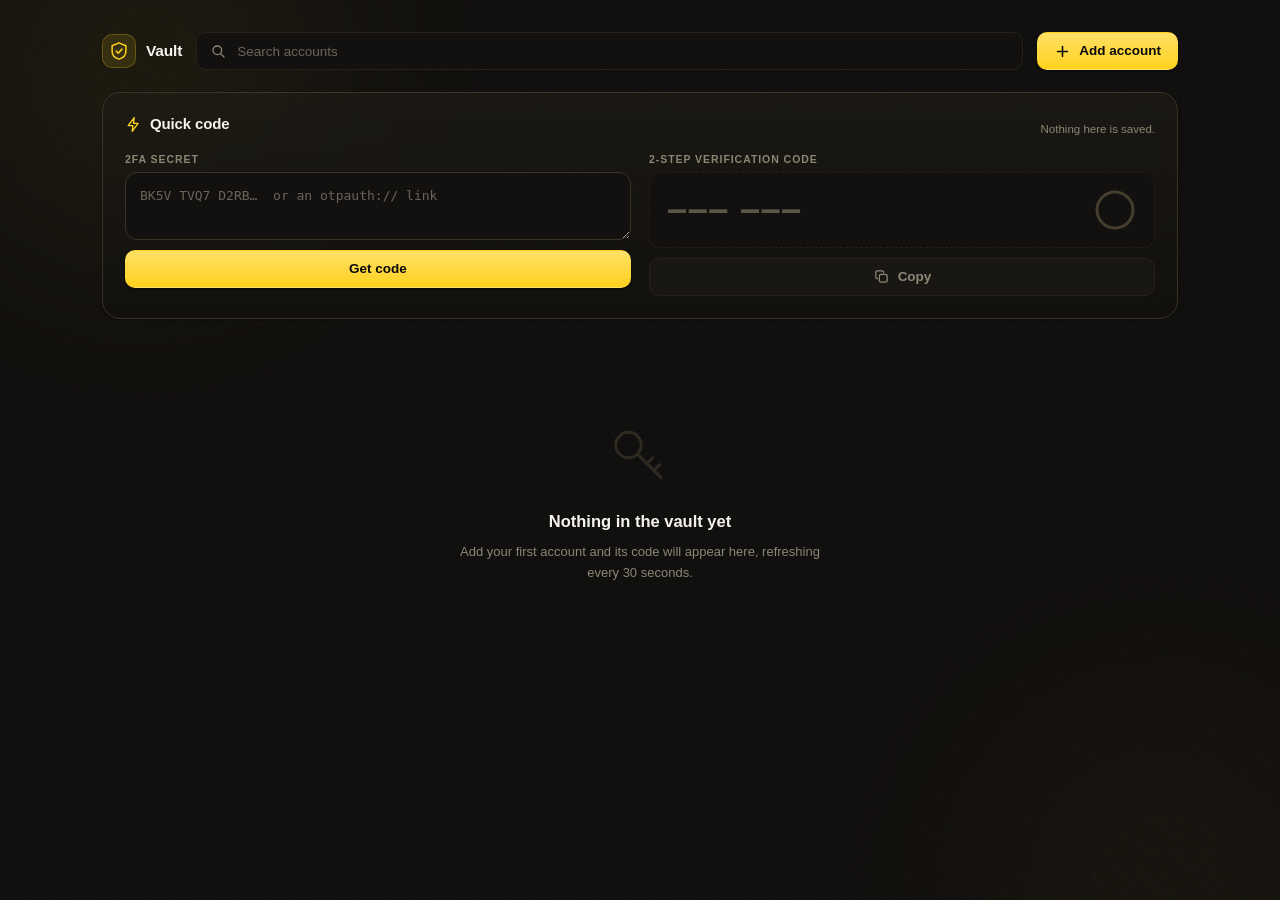
==== index.html @ 96e3ef4e "Add files via upload" ====
<!doctype html>
<html lang="en" data-theme="dark">
<head>
<meta charset="utf-8" />
<meta name="viewport" content="width=device-width, initial-scale=1, viewport-fit=cover" />
<meta name="color-scheme" content="dark" />
<meta name="referrer" content="no-referrer" />
<!-- Nothing here loads or sends anything. The CSP says so out loud so it stays
     that way: no remote scripts, no fonts, no images, and connect-src 'none'
     means a stray fetch() would be blocked by the browser, not just absent. -->
<meta http-equiv="Content-Security-Policy"
      content="default-src 'none'; script-src 'self'; style-src 'self'; img-src 'self' data:; connect-src 'none'; base-uri 'none'; form-action 'none'" />
<title>Vault — 2FA codes, offline</title>
<link rel="stylesheet" href="app.css" />
</head>
<body>

<!-- Ambient field. Two slow-drifting accent orbs and a grain wash: enough to
     stop a near-black page reading as flat, dim enough not to compete with the
     one thing on screen that is actually yellow. -->
<div class="ambient" aria-hidden="true">
  <span class="ambient__orb ambient__orb--a"></span>
  <span class="ambient__orb ambient__orb--b"></span>
  <span class="ambient__grain"></span>
</div>

<!-- ══ APP ═══════════════════════════════════════════════════════════════ -->
<div id="app" class="app">

  <header class="top">
    <div class="brand">
      <span class="brand__mark" aria-hidden="true">
        <svg viewBox="0 0 32 32" fill="none"><path d="M16 3 27 7.5v8.9c0 6.6-4.5 10.9-11 12.6C9.5 27.3 5 23 5 16.4V7.5L16 3Z" stroke="currentColor" stroke-width="2.4" stroke-linejoin="round"/><path d="m11.5 16.2 3.2 3.3 6-6.5" stroke="currentColor" stroke-width="2.4" stroke-linecap="round" stroke-linejoin="round"/></svg>
      </span>
      <span class="brand__name">Vault</span>
    </div>

    <label class="search">
      <svg viewBox="0 0 24 24" fill="none" aria-hidden="true"><circle cx="11" cy="11" r="6.5" stroke="currentColor" stroke-width="1.9"/><line x1="16" y1="16" x2="21" y2="21" stroke="currentColor" stroke-width="1.9" stroke-linecap="round"/></svg>
      <input id="search" type="search" placeholder="Search accounts" spellcheck="false" />
    </label>

    <div class="top__actions">
      <button class="btn btn--primary" id="add-open">
        <svg viewBox="0 0 24 24" fill="none" aria-hidden="true"><line x1="12" y1="5" x2="12" y2="19" stroke="currentColor" stroke-width="2.2" stroke-linecap="round"/><line x1="5" y1="12" x2="19" y2="12" stroke="currentColor" stroke-width="2.2" stroke-linecap="round"/></svg>
        <span>Add account</span>
      </button>
    </div>
  </header>

  <!-- ══ QUICK CODE ══════════════════════════════════════════════════════ -->
  <!-- On the landing page itself, not behind a button. Paste a secret, get a
       code — the one thing most people arrive here to do, reachable without
       clicking anything first. Both halves are on screen from the start so the
       shape of the flow is visible before you commit to it. -->
  <section class="qp" id="quick">
    <header class="qp__head">
      <h2 class="qp__title">
        <svg viewBox="0 0 24 24" fill="none" aria-hidden="true"><path d="M13 2.5 4.5 13.5H11l-.8 8 8.3-11H12l1-8Z" stroke="currentColor" stroke-width="1.9" stroke-linejoin="round"/></svg>
        Quick code
      </h2>
      <span class="qp__note">Nothing here is saved.</span>
    </header>

    <form id="quick-form" autocomplete="off">
      <div class="qp__grid">
        <div class="qp__col">
          <label class="field">
            <span class="field__label">2FA secret</span>
            <span class="field__wrap">
              <textarea id="q-secret" class="field__input field__input--area" rows="2" spellcheck="false"
                        placeholder="BK5V TVQ7 D2RB…  or an otpauth:// link"></textarea>
            </span>
          </label>
          <button class="btn btn--primary btn--block" id="q-submit" type="submit">Get code</button>
        </div>

        <div class="qp__col">
          <span class="field__label">2-step verification code</span>
          <div class="qout is-idle" id="q-out">
            <div class="qout__row">
              <div class="code code--big" id="q-code"></div>
              <div class="ring" id="q-ring">
                <svg viewBox="0 0 42 42">
                  <circle class="ring__track" cx="21" cy="21" r="18" fill="none" stroke-width="3"/>
                  <circle class="ring__bar" cx="21" cy="21" r="18" fill="none" stroke-width="3" stroke-dasharray="113.09733552923255" stroke-dashoffset="0"/>
                </svg>
                <span class="ring__n"></span>
              </div>
            </div>
            <!-- Width comes from a class, not a style attribute: this page's CSP
                 sets style-src 'self', which drops inline style attributes. -->
            <button type="button" class="btn btn--primary btn--block" id="q-copy" disabled>
              <svg viewBox="0 0 24 24" fill="none" aria-hidden="true"><rect x="9" y="9" width="11" height="11" rx="2.5" stroke="currentColor" stroke-width="1.8"/><path d="M15 6.5V6a2 2 0 0 0-2-2H6a2 2 0 0 0-2 2v7a2 2 0 0 0 2 2h.5" stroke="currentColor" stroke-width="1.8" stroke-linecap="round"/></svg>
              <span id="q-copy-label">Copy</span>
            </button>
          </div>
        </div>
      </div>

      <p class="err" id="q-err" role="alert" hidden></p>
    </form>
  </section>

  <h2 class="sectionhead" id="saved-head">Saved accounts</h2>
  <main class="grid" id="grid"></main>

  <div class="empty" id="empty" hidden>
    <div class="empty__art" aria-hidden="true">
      <!-- A key, not a padlock. The padlock that was here implied the app locks,
           which it no longer does — the icon was promising a screen that
           doesn't exist. -->
      <svg viewBox="0 0 64 64" fill="none"><circle cx="22" cy="26" r="11" stroke="currentColor" stroke-width="2.6"/><path d="m30 34 20 20M44 48l5-5M38 42l5-5" stroke="currentColor" stroke-width="2.6" stroke-linecap="round"/></svg>
    </div>
    <h2 id="empty-title">Nothing in the vault yet</h2>
    <p id="empty-sub">Add your first account and its code will appear here, refreshing every 30 seconds.</p>
  </div>

</div>

<!-- ══ ADD SHEET ═════════════════════════════════════════════════════════ -->
<div class="scrim" id="scrim" hidden></div>
<section class="sheet" id="sheet" hidden role="dialog" aria-modal="true" aria-labelledby="sheet-title">
  <form id="add-form" autocomplete="off">
    <header class="sheet__head">
      <h2 id="sheet-title">Add account</h2>
      <button type="button" class="btn btn--icon btn--ghost" id="add-close" aria-label="Close">
        <svg viewBox="0 0 24 24" fill="none" aria-hidden="true"><line x1="6" y1="6" x2="18" y2="18" stroke="currentColor" stroke-width="2.2" stroke-linecap="round"/><line x1="18" y1="6" x2="6" y2="18" stroke="currentColor" stroke-width="2.2" stroke-linecap="round"/></svg>
      </button>
    </header>

    <label class="field">
      <span class="field__label">Secret key or otpauth:// link</span>
      <span class="field__wrap">
        <textarea id="secret" class="field__input field__input--area" rows="2" spellcheck="false"
                  placeholder="JBSWY3DPEHPK3PXP  —  or paste the whole otpauth://totp/… link"></textarea>
      </span>
      <span class="field__hint">Spaces and lower case are fine. Pasting the link fills in the name for you.</span>
    </label>

    <div class="row">
      <label class="field">
        <span class="field__label">Service</span>
        <span class="field__wrap"><input id="issuer" class="field__input" placeholder="OpenAI" spellcheck="false" /></span>
      </label>
      <label class="field">
        <span class="field__label">Account</span>
        <span class="field__wrap"><input id="account" class="field__input" placeholder="you@example.com" spellcheck="false" /></span>
      </label>
    </div>

    <!-- Live proof the secret is right, before it is ever saved: if this shows
         a code that matches the app you are migrating from, the entry is good. -->
    <div class="preview" id="preview" data-state="idle">
      <span class="preview__label" id="preview-label">Preview</span>
      <span class="preview__code" id="preview-code">– – –  – – –</span>
    </div>

    <p class="err" id="add-err" role="alert" hidden></p>

    <footer class="sheet__foot">
      <button type="button" class="btn btn--ghost" id="add-cancel">Cancel</button>
      <button type="submit" class="btn btn--primary" id="add-save" disabled>Save to vault</button>
    </footer>
  </form>
</section>

<div class="toast" id="toast" role="status" aria-live="polite" hidden></div>

<script type="module" src="app.js"></script>
</body>
</html>
---- app.css ----
/* Vault — visual system
 *
 * Black and yellow. The rule the whole sheet follows: yellow is the only
 * chromatic thing on screen, so it always means "this is the signal" — the
 * code itself, the primary action, focus. Everything else is a warm neutral
 * ramp. Greys with a little of the accent's hue in them, not blue-leaning
 * slate, so the yellow reads as belonging to the surface rather than dropped
 * onto it.
 */

:root {
  --bg: #0a0908;
  --surface: #121110;
  --surface-2: #191714;
  --surface-3: #221f1a;
  --surface-4: #2e2a21;

  --border: #272219;
  --border-strong: #3b3427;

  --text: #f7f4ed;
  --text-dim: #bdb6a7;
  --muted: #8e8674;

  --accent: #ffd21e;
  --accent-hover: #ffe066;
  --accent-press: #e6bb00;
  --accent-soft: rgba(255, 210, 30, .12);
  --accent-mid: rgba(255, 210, 30, .24);
  --accent-ring: rgba(255, 210, 30, .38);
  --on-accent: #0a0908;

  --danger: #e0524a;
  --danger-soft: rgba(224, 82, 74, .14);

  --radius: 12px;
  --radius-lg: 18px;
  --radius-xl: 26px;

  --shadow-sm: 0 1px 2px rgba(0, 0, 0, .5);
  --shadow-md: 0 10px 30px rgba(0, 0, 0, .55);
  --shadow-pop: 0 26px 70px rgba(0, 0, 0, .7);
  --glow: 0 8px 34px rgba(255, 210, 30, .22);

  /* One easing everywhere. A single spring curve is most of why a set of
     unrelated animations reads as one product. */
  --ease: cubic-bezier(.22, 1, .36, 1);
  --ease-spring: cubic-bezier(.3, 1.4, .4, 1);

  --font: -apple-system, BlinkMacSystemFont, "Segoe UI", Roboto, "Helvetica Neue", Arial, sans-serif;
  --font-mono: ui-monospace, "SF Mono", "Cascadia Mono", "Segoe UI Mono", "Roboto Mono", Menlo, monospace;
}

* { box-sizing: border-box; }

html, body { height: 100%; }

body {
  margin: 0;
  background: var(--bg);
  color: var(--text);
  font: 400 14px/1.5 var(--font);
  -webkit-font-smoothing: antialiased;
  overflow-x: hidden;
}

/* ── Ambient field ─────────────────────────────────────────────────────── */

.ambient { position: fixed; inset: 0; z-index: 0; overflow: hidden; pointer-events: none; }

.ambient__orb {
  position: absolute;
  width: 46vmax; height: 46vmax;
  border-radius: 50%;
  filter: blur(90px);
  opacity: .5;
}
.ambient__orb--a {
  top: -18vmax; left: -12vmax;
  background: radial-gradient(circle, rgba(255, 210, 30, .16), transparent 68%);
  animation: drift-a 34s var(--ease) infinite alternate;
}
.ambient__orb--b {
  bottom: -22vmax; right: -14vmax;
  background: radial-gradient(circle, rgba(255, 160, 30, .11), transparent 68%);
  animation: drift-b 44s var(--ease) infinite alternate;
}
@keyframes drift-a { to { transform: translate3d(14vmax, 9vmax, 0) scale(1.18); } }
@keyframes drift-b { to { transform: translate3d(-12vmax, -8vmax, 0) scale(1.12); } }

/* Grain. Without it the big blurred gradients band visibly on an OLED-ish
   near-black; the noise is what breaks the banding up. */
.ambient__grain {
  position: absolute; inset: -50%;
  opacity: .16;
  background-image: url("data:image/svg+xml,%3Csvg xmlns='http://www.w3.org/2000/svg' width='120' height='120'%3E%3Cfilter id='n'%3E%3CfeTurbulence type='fractalNoise' baseFrequency='.85' numOctaves='3'/%3E%3C/filter%3E%3Crect width='120' height='120' filter='url(%23n)' opacity='.5'/%3E%3C/svg%3E");
}

/* ── Primitives ────────────────────────────────────────────────────────── */

.btn {
  position: relative;
  display: inline-flex; align-items: center; justify-content: center; gap: 8px;
  padding: 0 16px; height: 38px;
  border: 1px solid var(--border-strong);
  border-radius: 10px;
  background: var(--surface-2);
  color: var(--text);
  font: 600 13.5px/1 var(--font);
  cursor: pointer;
  overflow: hidden;
  transition: transform .18s var(--ease), background .18s var(--ease),
              border-color .18s var(--ease), box-shadow .22s var(--ease), color .18s var(--ease);
}
.btn svg { width: 17px; height: 17px; flex: none; }
.btn:hover { background: var(--surface-3); border-color: var(--accent-mid); transform: translateY(-1px); }
.btn:active { transform: translateY(0) scale(.98); }
.btn:focus-visible { outline: none; box-shadow: 0 0 0 3px var(--accent-ring); }
.btn:disabled { opacity: .4; cursor: not-allowed; transform: none; }

.btn--primary {
  background: linear-gradient(180deg, var(--accent-hover), var(--accent));
  border-color: transparent;
  color: var(--on-accent);
  box-shadow: var(--shadow-sm);
}
.btn--primary:hover:not(:disabled) {
  background: linear-gradient(180deg, #ffe887, var(--accent-hover));
  box-shadow: var(--glow);
}
.btn--primary:active:not(:disabled) { background: var(--accent-press); }

/* A disabled primary drops the fill entirely instead of fading it. Yellow at
   40% opacity over a dark surface turns muddy olive, which reads as a broken
   button rather than one that is simply not available yet. */
.btn--primary:disabled {
  opacity: 1;
  background: var(--surface-2);
  border-color: var(--border);
  color: var(--muted);
  box-shadow: none;
}

/* The sheen. A light band swept across on hover — the single cheapest thing
   that makes a flat fill read as a physical surface. */
.btn--primary::after {
  content: "";
  position: absolute; top: 0; bottom: 0; left: -60%;
  width: 45%;
  background: linear-gradient(100deg, transparent, rgba(255, 255, 255, .55), transparent);
  transform: skewX(-18deg);
  opacity: 0;
}
.btn--primary:hover:not(:disabled)::after { animation: sheen .75s var(--ease); }
@keyframes sheen {
  from { left: -60%; opacity: .9; }
  to   { left: 130%; opacity: 0; }
}

.btn--block { width: 100%; }
.btn--icon { width: 38px; padding: 0; }
.btn--ghost { background: transparent; border-color: var(--border); color: var(--text-dim); }
.btn--ghost:hover { background: var(--surface-2); color: var(--text); }

/* Fields */
.field { display: block; margin-bottom: 14px; }
.field__label {
  display: block; margin-bottom: 7px;
  font: 600 10.5px/1 var(--font);
  letter-spacing: .09em; text-transform: uppercase;
  color: var(--muted);
  transition: color .18s var(--ease);
}
.field:focus-within .field__label { color: var(--accent); }

.field__wrap {
  position: relative;
  display: flex; align-items: center;
  background: var(--surface);
  border: 1px solid var(--border-strong);
  border-radius: var(--radius);
  transition: border-color .18s var(--ease), box-shadow .22s var(--ease), background .18s var(--ease);
}
.field__wrap:hover { border-color: var(--surface-4); }
.field:focus-within .field__wrap {
  border-color: var(--accent);
  background: var(--surface-2);
  box-shadow: 0 0 0 4px var(--accent-soft);
}

.field__input {
  flex: 1; min-width: 0;
  padding: 0 14px; height: 44px;
  border: 0; background: none;
  color: var(--text);
  font: 400 14px/1 var(--font);
}
.field__input:focus { outline: none; }
.field__input::placeholder { color: #6b6558; }
.field__input--area {
  height: auto; padding: 13px 14px;
  font-family: var(--font-mono); font-size: 13px; line-height: 1.55;
  resize: vertical;
}
.field__hint { display: block; margin-top: 7px; font-size: 12px; color: var(--muted); }

.err {
  margin: 0 0 12px;
  padding: 9px 12px;
  border-radius: 9px;
  background: var(--danger-soft);
  border: 1px solid rgba(224, 82, 74, .3);
  color: #ffb4ae;
  font-size: 12.5px;
  animation: shake .4s var(--ease);
}
@keyframes shake {
  10%, 90% { transform: translateX(-2px); }
  30%, 70% { transform: translateX(3px); }
  50% { transform: translateX(-3px); }
}

@keyframes rise {
  from { opacity: 0; transform: translateY(18px) scale(.97); }
}

/* ── Quick code (on the page, not in a dialog) ─────────────────────────── */

.qp {
  margin-bottom: 26px;
  padding: 20px 22px 22px;
  background: linear-gradient(180deg, rgba(31, 28, 22, .7), rgba(18, 17, 14, .8));
  border: 1px solid var(--border-strong);
  border-radius: var(--radius-lg);
  box-shadow: var(--shadow-sm);
  backdrop-filter: blur(14px);
  animation: rise .5s var(--ease) both;
}

.qp__head { display: flex; align-items: baseline; justify-content: space-between; gap: 12px; margin-bottom: 16px; }
.qp__title {
  display: flex; align-items: center; gap: 8px;
  margin: 0;
  font-size: 15px; font-weight: 650; letter-spacing: -.01em;
}
.qp__title svg { width: 17px; height: 17px; color: var(--accent); }
.qp__note { font-size: 11.5px; color: var(--muted); }

/* Two columns on a desktop: the secret goes in on the left, the code comes out
   on the right. Both halves visible at once, and the panel stays short enough
   that the saved accounts below it are still on screen. */
.qp__grid { display: grid; grid-template-columns: 1fr 1fr; gap: 18px; align-items: start; }
@media (max-width: 720px) { .qp__grid { grid-template-columns: 1fr; gap: 14px; } }

.qp__col { min-width: 0; }
.qp__col .field { margin-bottom: 10px; }
.qp .err { margin: 14px 0 0; }

/* No top border or offset: this is a column beside the input now, not a
   section stacked under it. The rule left over from the stacked layout drew a
   stray line and pushed the code box below its own label. */
.qout { margin: 0; }

/* Waiting for a secret: present, clearly inert. */
.qout.is-idle .qout__row { border-color: var(--border); border-style: dashed; }
.qout.is-idle .code { color: #5c5648; }
.qout.is-idle .ring__bar { stroke: transparent; }
.qout__row {
  display: flex; align-items: center; justify-content: space-between; gap: 14px;
  /* 7px top matches .field__label's own margin-bottom, so the code box and the
     secret box beside it start on the same line. */
  margin: 7px 0 10px; padding: 16px 18px;
  background: var(--surface);
  border: 1px solid var(--accent-mid);
  border-radius: var(--radius);
}
.code--big { font-size: 34px; }

/* Same warning the cards give in their last five seconds. */
.qout.is-expiring .qout__row { border-color: rgba(224, 82, 74, .4); }
.qout.is-expiring .ring__bar { stroke: var(--danger); }
.qout.is-expiring .ring__n { color: var(--danger); }
.qout.is-expiring .ring { animation: pulse 1s ease-in-out infinite; }

/* ── App shell ─────────────────────────────────────────────────────────── */

.app { position: relative; z-index: 1; max-width: 1120px; margin: 0 auto; padding: 22px 22px 80px; }

.sectionhead {
  margin: 0 0 12px;
  font: 600 10.5px/1 var(--font);
  letter-spacing: .09em; text-transform: uppercase;
  color: var(--muted);
}
.sectionhead[hidden] { display: none; }

.top {
  display: flex; align-items: center; gap: 14px;
  padding: 10px 0 22px;
  animation: rise .5s var(--ease) both;
}

.brand { display: flex; align-items: center; gap: 10px; flex: none; }
.brand__mark { display: grid; place-items: center; width: 34px; height: 34px; border-radius: 10px; background: var(--accent-soft); border: 1px solid var(--accent-mid); color: var(--accent); }
.brand__mark svg { width: 20px; height: 20px; }
.brand__name { font-size: 15.5px; font-weight: 650; letter-spacing: -.01em; }

.search {
  flex: 1; min-width: 0;
  display: flex; align-items: center; gap: 9px;
  height: 38px; padding: 0 13px;
  background: var(--surface);
  border: 1px solid var(--border);
  border-radius: 10px;
  color: var(--muted);
  transition: border-color .18s var(--ease), box-shadow .22s var(--ease), background .18s var(--ease);
}
.search:focus-within { border-color: var(--accent); background: var(--surface-2); box-shadow: 0 0 0 4px var(--accent-soft); color: var(--accent); }
.search svg { width: 16px; height: 16px; flex: none; }
.search input {
  flex: 1; min-width: 0;
  border: 0; background: none; color: var(--text);
  font: 400 13.5px/1 var(--font);
}
.search input:focus { outline: none; }
.search input::placeholder { color: #6b6558; }
.search input::-webkit-search-cancel-button { -webkit-appearance: none; }

.top__actions { display: flex; gap: 8px; flex: none; }

/* On a phone all four things cannot share one row: the search box got squeezed
   to about six characters wide. Brand and buttons keep the top row; search
   takes the full width of its own row underneath. */
@media (max-width: 620px) {
  .top { flex-wrap: wrap; }
  .brand { flex: 1; }
  .search { order: 3; flex-basis: 100%; height: 40px; }
  /* Scoped to the header only — the Unlock, Get code and Copy buttons all keep
     their labels, which are the whole point of those buttons. */
  .top__actions .btn span { display: none; }   /* "Add account" becomes just the + */
  .top__actions .btn { width: 38px; padding: 0; }
}

/* ── Cards ─────────────────────────────────────────────────────────────── */

.grid {
  display: grid;
  grid-template-columns: repeat(auto-fill, minmax(292px, 1fr));
  gap: 14px;
}

.card {
  position: relative;
  padding: 16px 18px 14px;
  background: linear-gradient(180deg, rgba(29, 26, 21, .72), rgba(17, 16, 14, .82));
  border: 1px solid var(--border-strong);
  border-radius: var(--radius-lg);
  box-shadow: var(--shadow-sm);
  cursor: pointer;
  overflow: hidden;
  backdrop-filter: blur(14px);
  transition: transform .25s var(--ease), border-color .25s var(--ease), box-shadow .3s var(--ease);
  /* Staggered entrance, --i set per card in JS. */
  animation: card-in .5s var(--ease) both;
  animation-delay: calc(var(--i, 0) * 45ms);
}
@keyframes card-in { from { opacity: 0; transform: translateY(14px) scale(.98); } }

.card:hover { transform: translateY(-3px); border-color: var(--accent-mid); box-shadow: var(--shadow-md); }
.card:active { transform: translateY(-1px) scale(.995); }
.card:focus-visible { outline: none; border-color: var(--accent); box-shadow: 0 0 0 3px var(--accent-ring); }

/* A soft light that tracks the cursor — --mx/--my are written by JS on
   pointermove. Makes the card feel lit rather than merely highlighted. */
.card::before {
  content: "";
  position: absolute; inset: 0;
  background: radial-gradient(340px circle at var(--mx, 50%) var(--my, 0%), rgba(255, 210, 30, .1), transparent 62%);
  opacity: 0;
  transition: opacity .3s var(--ease);
  pointer-events: none;
}
.card:hover::before { opacity: 1; }

.card__head { display: flex; align-items: center; gap: 11px; margin-bottom: 15px; }

.card__mono {
  display: grid; place-items: center;
  width: 34px; height: 34px; flex: none;
  border-radius: 10px;
  background: var(--surface-3);
  border: 1px solid var(--border-strong);
  font: 700 12.5px/1 var(--font);
  color: var(--accent);
  letter-spacing: .02em;
}

.card__id { flex: 1; min-width: 0; }
.card__issuer {
  display: block;
  font-size: 13.5px; font-weight: 600;
  white-space: nowrap; overflow: hidden; text-overflow: ellipsis;
}
.card__acct {
  display: block;
  font-size: 11.5px; color: var(--muted);
  white-space: nowrap; overflow: hidden; text-overflow: ellipsis;
}

.card__del {
  display: grid; place-items: center;
  width: 28px; height: 28px; flex: none;
  border: 0; border-radius: 8px;
  background: none; color: var(--muted);
  cursor: pointer;
  opacity: 0;
  transition: opacity .2s var(--ease), background .2s var(--ease), color .2s var(--ease);
}
.card__del svg { width: 15px; height: 15px; }
.card:hover .card__del, .card__del:focus-visible { opacity: 1; }
.card__del:hover { background: var(--danger-soft); color: var(--danger); }
.card__del.is-arm { opacity: 1; background: var(--danger); color: #fff; width: auto; padding: 0 10px; font: 600 11px/1 var(--font); }

.card__body { display: flex; align-items: center; justify-content: space-between; gap: 14px; }

/* The code. Tabular figures and a fixed per-digit width, because a 6-digit
   number that reflows as it changes is the difference between "a readout" and
   "text that happens to be numeric". */
.code {
  display: flex; align-items: baseline; gap: 2px;
  font: 600 30px/1 var(--font-mono);
  letter-spacing: .01em;
  font-variant-numeric: tabular-nums;
  color: var(--text);
  transition: color .3s var(--ease);
}
.code__d {
  display: inline-block;
  width: .62em; text-align: center;
}
.code__gap { width: .3em; }
/* Each digit rolls independently, staggered left-to-right, so a code change
   sweeps across instead of blinking all at once. */
.code__d.is-roll { animation: roll .42s var(--ease); }
@keyframes roll {
  0%   { transform: translateY(-.42em); opacity: 0; filter: blur(3px); }
  60%  { filter: blur(0); }
  100% { transform: none; opacity: 1; }
}
/* The code itself does NOT change colour when the window is nearly up. It was
   yellow here, but yellow is this page's "normal, good" accent everywhere
   else, so it did not read as a warning — and it fought the red ring beside
   it. One warning colour, in one place: the ring. The digits stay maximally
   readable, which is what you actually need in the last two seconds. */

/* Countdown ring */
.ring { position: relative; width: 42px; height: 42px; flex: none; }
.ring svg { width: 42px; height: 42px; transform: rotate(-90deg); }
/* The track has to stay clearly visible. The bar depletes as the window runs
   out, so in the last seconds it is a stub — against an invisible track that
   reads as a rendering glitch rather than "nearly expired". */
.ring__track { stroke: #453d2e; }
.ring__bar {
  stroke: var(--accent);
  stroke-linecap: round;
  transition: stroke .3s var(--ease);
}
.card.is-expiring .ring__bar { stroke: var(--danger); }
.ring__n {
  position: absolute; inset: 0;
  display: grid; place-items: center;
  font: 600 12px/1 var(--font-mono);
  font-variant-numeric: tabular-nums;
  color: var(--text-dim);
  transition: color .3s var(--ease);
}
.card.is-expiring .ring__n { color: var(--danger); }
.card.is-expiring .ring { animation: pulse 1s ease-in-out infinite; }
@keyframes pulse { 50% { transform: scale(1.07); } }

.card__foot {
  margin-top: 12px; padding-top: 10px;
  border-top: 1px solid var(--border);
  font-size: 11px; color: var(--muted);
  display: flex; align-items: center; gap: 6px;
  transition: color .2s var(--ease);
}
.card:hover .card__foot { color: var(--text-dim); }
.card__foot svg { width: 13px; height: 13px; }

/* Copy confirmation: the whole card flashes accent once and the footer swaps
   to a tick. Feedback at the size of the thing you clicked. */
.card.is-copied { border-color: var(--accent); box-shadow: var(--glow); }
.card.is-copied .card__foot { color: var(--accent); }
.card.is-copied::after {
  content: "";
  position: absolute; inset: 0;
  background: var(--accent-soft);
  animation: flash .6s var(--ease) forwards;
  pointer-events: none;
}
@keyframes flash { to { opacity: 0; } }

/* ── Empty state ───────────────────────────────────────────────────────── */

.empty { padding: 70px 20px; text-align: center; animation: rise .5s var(--ease) both; }
.empty[hidden] { display: none; }
.empty__art { width: 74px; height: 74px; margin: 0 auto 20px; color: var(--surface-4); }
.empty__art svg { width: 100%; height: 100%; }
.empty h2 { margin: 0 0 8px; font-size: 16.5px; font-weight: 620; }
.empty p { margin: 0 auto; max-width: 380px; font-size: 13px; color: var(--muted); line-height: 1.6; }

/* ── Sheet ─────────────────────────────────────────────────────────────── */

.scrim {
  position: fixed; inset: 0; z-index: 40;
  background: rgba(6, 5, 4, .68);
  backdrop-filter: blur(4px);
  animation: fade .25s var(--ease) both;
}
.scrim[hidden] { display: none; }
@keyframes fade { from { opacity: 0; } }

.sheet {
  position: fixed; z-index: 41;
  left: 50%; top: 50%;
  width: min(520px, calc(100vw - 32px));
  max-height: calc(100dvh - 48px);
  overflow-y: auto;
  padding: 24px;
  background: linear-gradient(180deg, rgba(32, 29, 23, .96), rgba(18, 17, 15, .98));
  border: 1px solid var(--border-strong);
  border-radius: var(--radius-xl);
  box-shadow: var(--shadow-pop), inset 0 1px 0 rgba(255, 255, 255, .06);
  backdrop-filter: blur(24px);
  transform: translate(-50%, -50%);
  animation: sheet-in .42s var(--ease-spring) both;
}
.sheet[hidden] { display: none; }
@keyframes sheet-in {
  from { opacity: 0; transform: translate(-50%, calc(-50% + 22px)) scale(.95); }
}

.sheet__head { display: flex; align-items: center; justify-content: space-between; margin-bottom: 20px; }
.sheet__head h2 { margin: 0; font-size: 17px; font-weight: 650; letter-spacing: -.01em; }
.sheet__foot { display: flex; justify-content: flex-end; gap: 9px; margin-top: 20px; }

.row { display: grid; grid-template-columns: 1fr 1fr; gap: 12px; }
@media (max-width: 480px) { .row { grid-template-columns: 1fr; } }

.preview {
  display: flex; align-items: center; justify-content: space-between; gap: 12px;
  margin: 4px 0 14px; padding: 14px 16px;
  border: 1px dashed var(--border-strong);
  border-radius: var(--radius);
  background: var(--surface);
  transition: border-color .25s var(--ease), background .25s var(--ease);
}
.preview[data-state="ok"] { border-style: solid; border-color: var(--accent-mid); background: var(--accent-soft); }
.preview[data-state="bad"] { border-style: solid; border-color: rgba(224, 82, 74, .34); background: var(--danger-soft); }
.preview__label { font: 600 10.5px/1 var(--font); letter-spacing: .09em; text-transform: uppercase; color: var(--muted); }
.preview[data-state="ok"] .preview__label { color: var(--accent); }
.preview__code {
  font: 600 22px/1 var(--font-mono);
  font-variant-numeric: tabular-nums;
  letter-spacing: .06em;
  color: var(--muted);
}
.preview[data-state="ok"] .preview__code { color: var(--text); }

/* ── Toast ─────────────────────────────────────────────────────────────── */

.toast {
  position: fixed; z-index: 60;
  left: 50%; bottom: 30px;
  display: flex; align-items: center; gap: 9px;
  padding: 11px 18px;
  background: var(--surface-3);
  border: 1px solid var(--accent-mid);
  border-radius: 999px;
  box-shadow: var(--shadow-pop);
  font-size: 13px; font-weight: 550;
  transform: translateX(-50%);
  animation: toast-in .38s var(--ease-spring) both;
}
.toast[hidden] { display: none; }
.toast svg { width: 16px; height: 16px; color: var(--accent); }
@keyframes toast-in { from { opacity: 0; transform: translate(-50%, 16px) scale(.92); } }
.toast.is-out { animation: toast-out .25s var(--ease) forwards; }
@keyframes toast-out { to { opacity: 0; transform: translate(-50%, 10px) scale(.96); } }

/* ── Motion preference ─────────────────────────────────────────────────── */
/* Movement here is decorative — the countdown ring and the code text carry
   every piece of real information on their own. So it all goes. */
@media (prefers-reduced-motion: reduce) {
  *, *::before, *::after {
    animation-duration: .01ms !important;
    animation-iteration-count: 1 !important;
    transition-duration: .01ms !important;
  }
  .card:hover { transform: none; }
}
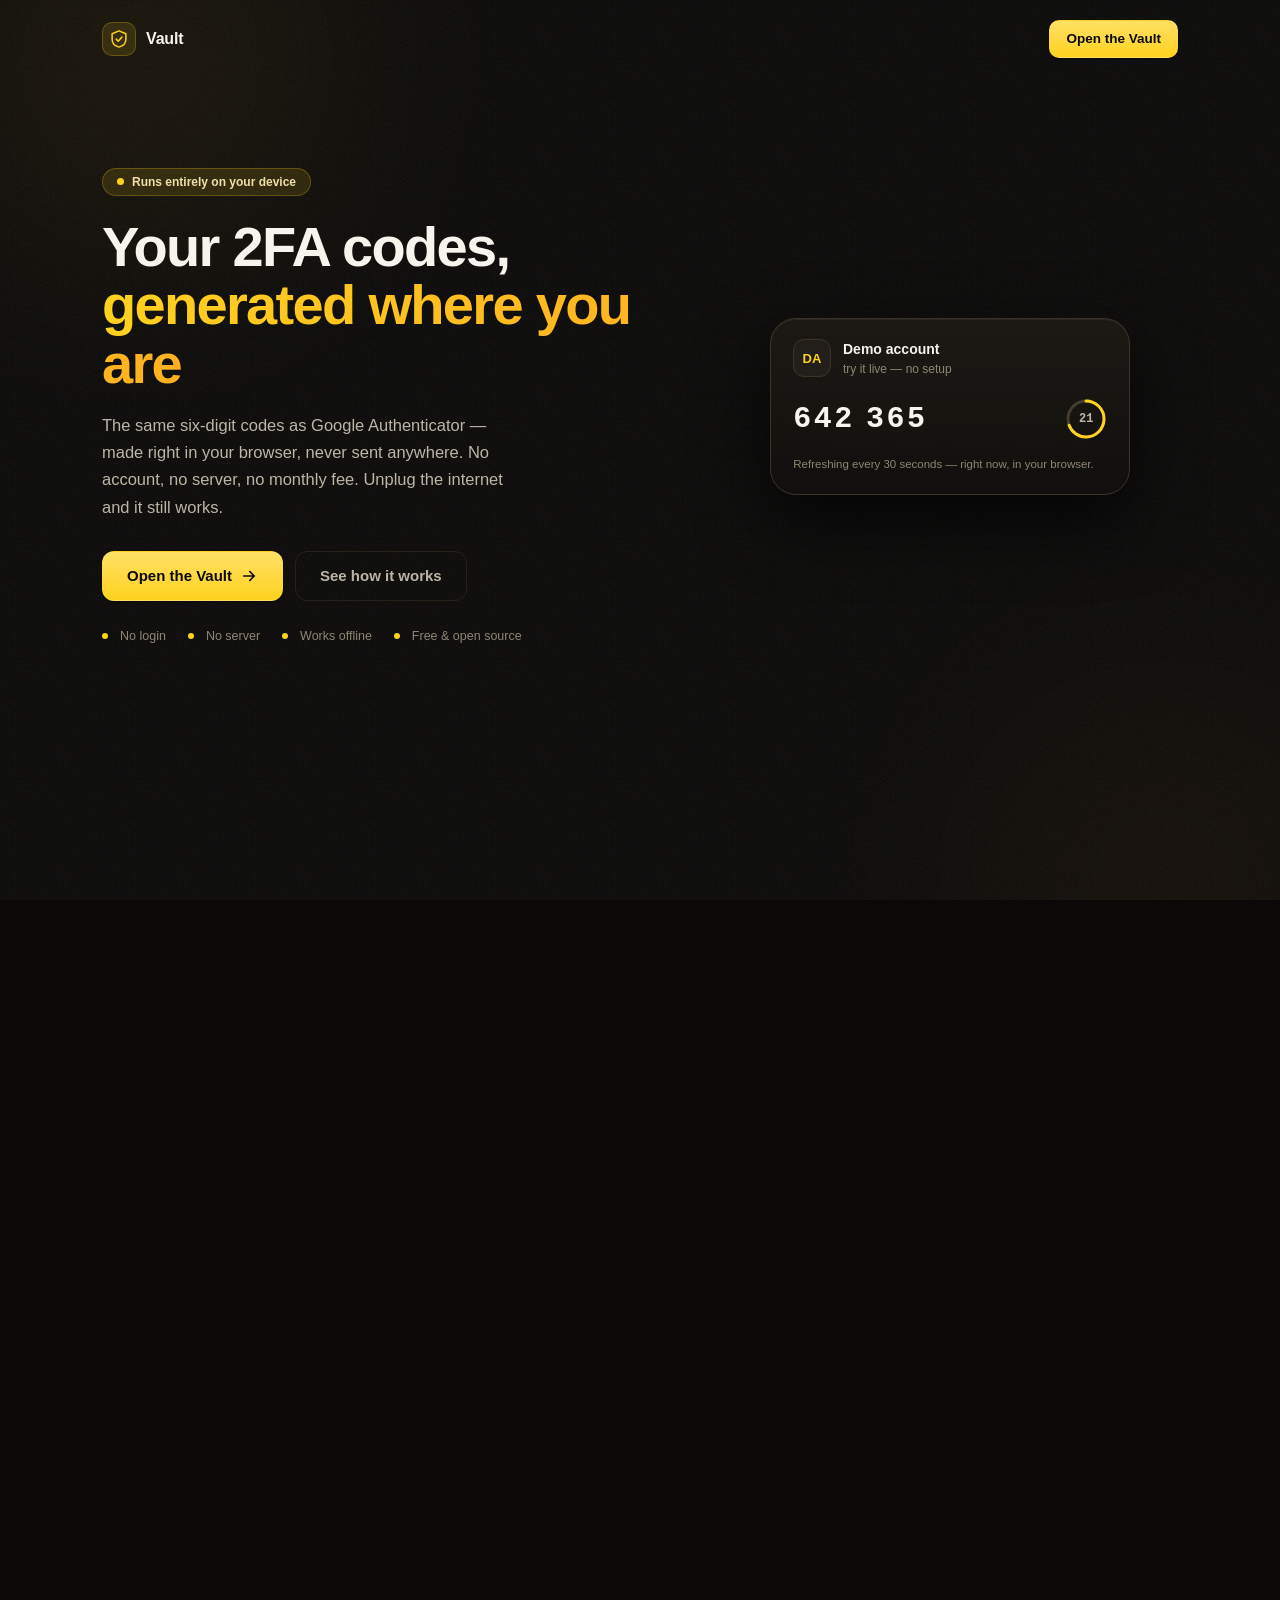
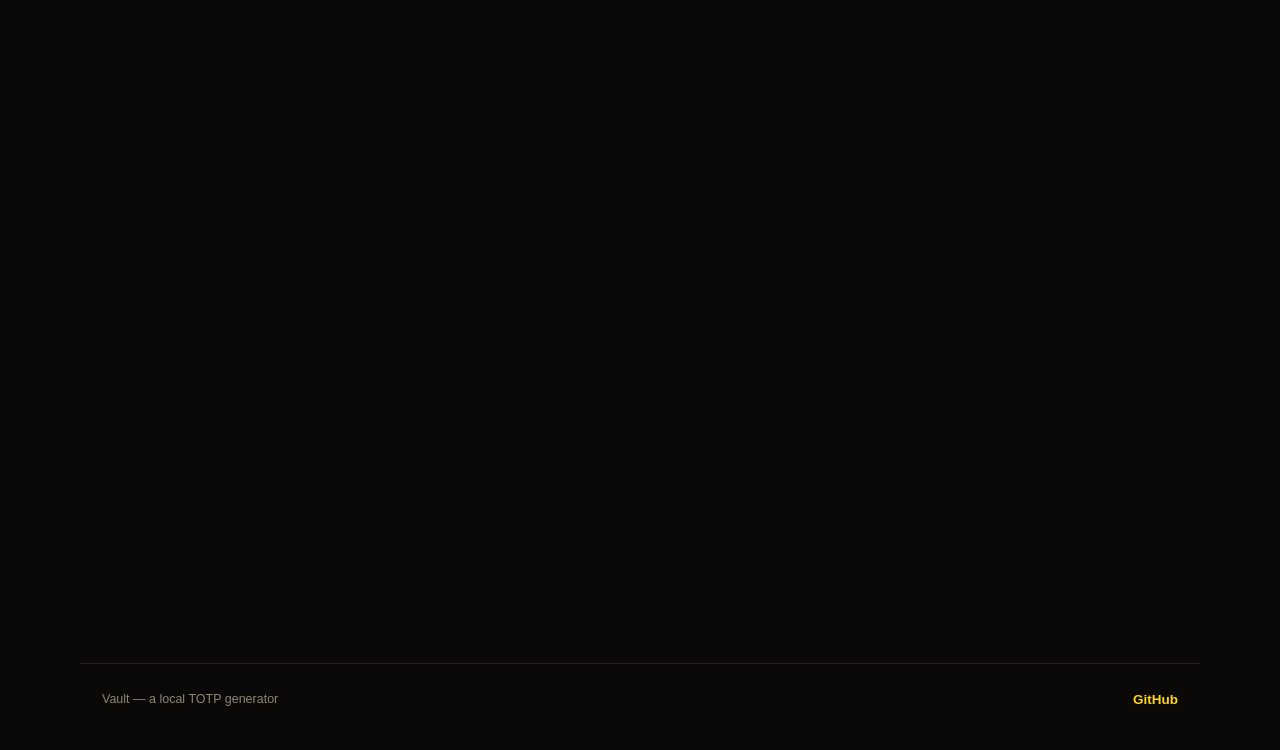
==== commit 2c4a3809: "Add files via upload" ====
--- a/index.html
+++ b/index.html
@@ -5,168 +5,176 @@
 <meta name="viewport" content="width=device-width, initial-scale=1, viewport-fit=cover" />
 <meta name="color-scheme" content="dark" />
 <meta name="referrer" content="no-referrer" />
-<!-- Nothing here loads or sends anything. The CSP says so out loud so it stays
-     that way: no remote scripts, no fonts, no images, and connect-src 'none'
-     means a stray fetch() would be blocked by the browser, not just absent. -->
+<!-- Same promise as the app: nothing loads or sends anything. The live demo in
+     the hero runs the real engine locally, so connect-src can stay 'none' —
+     the page proves its own pitch. -->
 <meta http-equiv="Content-Security-Policy"
       content="default-src 'none'; script-src 'self'; style-src 'self'; img-src 'self' data:; connect-src 'none'; base-uri 'none'; form-action 'none'" />
-<title>Vault — 2FA codes, offline</title>
+<title>Vault — 2FA codes that never leave your device</title>
 <link rel="stylesheet" href="app.css" />
+<link rel="stylesheet" href="landing.css" />
 </head>
 <body>
 
-<!-- Ambient field. Two slow-drifting accent orbs and a grain wash: enough to
-     stop a near-black page reading as flat, dim enough not to compete with the
-     one thing on screen that is actually yellow. -->
 <div class="ambient" aria-hidden="true">
   <span class="ambient__orb ambient__orb--a"></span>
   <span class="ambient__orb ambient__orb--b"></span>
   <span class="ambient__grain"></span>
 </div>
 
-<!-- ══ APP ═══════════════════════════════════════════════════════════════ -->
-<div id="app" class="app">
+<!-- ══ NAV ═══════════════════════════════════════════════════════════════ -->
+<nav class="nav">
+  <div class="nav__brand">
+    <span class="brand__mark" aria-hidden="true">
+      <svg viewBox="0 0 32 32" fill="none"><path d="M16 3 27 7.5v8.9c0 6.6-4.5 10.9-11 12.6C9.5 27.3 5 23 5 16.4V7.5L16 3Z" stroke="currentColor" stroke-width="2.4" stroke-linejoin="round"/><path d="m11.5 16.2 3.2 3.3 6-6.5" stroke="currentColor" stroke-width="2.4" stroke-linecap="round" stroke-linejoin="round"/></svg>
+    </span>
+    <span class="brand__name">Vault</span>
+  </div>
+  <a class="btn btn--primary" href="app.html">Open the Vault</a>
+</nav>
 
-  <header class="top">
-    <div class="brand">
-      <span class="brand__mark" aria-hidden="true">
-        <svg viewBox="0 0 32 32" fill="none"><path d="M16 3 27 7.5v8.9c0 6.6-4.5 10.9-11 12.6C9.5 27.3 5 23 5 16.4V7.5L16 3Z" stroke="currentColor" stroke-width="2.4" stroke-linejoin="round"/><path d="m11.5 16.2 3.2 3.3 6-6.5" stroke="currentColor" stroke-width="2.4" stroke-linecap="round" stroke-linejoin="round"/></svg>
-      </span>
-      <span class="brand__name">Vault</span>
+<!-- ══ HERO ══════════════════════════════════════════════════════════════ -->
+<header class="hero">
+  <div class="hero__copy reveal">
+    <span class="pill">
+      <i class="pill__dot"></i> Runs entirely on your device
+    </span>
+    <h1 class="hero__title">
+      Your 2FA codes,<br><span class="hl">generated where you are</span>
+    </h1>
+    <p class="hero__sub">
+      The same six-digit codes as Google Authenticator — made right in your
+      browser, never sent anywhere. No account, no server, no monthly fee.
+      Unplug the internet and it still works.
+    </p>
+    <div class="hero__cta">
+      <a class="btn btn--primary btn--hero" href="app.html">
+        Open the Vault
+        <svg viewBox="0 0 24 24" fill="none" aria-hidden="true"><path d="M5 12h14M13 6l6 6-6 6" stroke="currentColor" stroke-width="2.2" stroke-linecap="round" stroke-linejoin="round"/></svg>
+      </a>
+      <a class="btn btn--ghost btn--hero" href="#how">See how it works</a>
     </div>
+    <ul class="hero__trust">
+      <li>No login</li><li>No server</li><li>Works offline</li><li>Free &amp; open source</li>
+    </ul>
+  </div>
 
-    <label class="search">
-      <svg viewBox="0 0 24 24" fill="none" aria-hidden="true"><circle cx="11" cy="11" r="6.5" stroke="currentColor" stroke-width="1.9"/><line x1="16" y1="16" x2="21" y2="21" stroke="currentColor" stroke-width="1.9" stroke-linecap="round"/></svg>
-      <input id="search" type="search" placeholder="Search accounts" spellcheck="false" />
-    </label>
-
-    <div class="top__actions">
-      <button class="btn btn--primary" id="add-open">
-        <svg viewBox="0 0 24 24" fill="none" aria-hidden="true"><line x1="12" y1="5" x2="12" y2="19" stroke="currentColor" stroke-width="2.2" stroke-linecap="round"/><line x1="5" y1="12" x2="19" y2="12" stroke="currentColor" stroke-width="2.2" stroke-linecap="round"/></svg>
-        <span>Add account</span>
-      </button>
-    </div>
-  </header>
-
-  <!-- ══ QUICK CODE ══════════════════════════════════════════════════════ -->
-  <!-- On the landing page itself, not behind a button. Paste a secret, get a
-       code — the one thing most people arrive here to do, reachable without
-       clicking anything first. Both halves are on screen from the start so the
-       shape of the flow is visible before you commit to it. -->
-  <section class="qp" id="quick">
-    <header class="qp__head">
-      <h2 class="qp__title">
-        <svg viewBox="0 0 24 24" fill="none" aria-hidden="true"><path d="M13 2.5 4.5 13.5H11l-.8 8 8.3-11H12l1-8Z" stroke="currentColor" stroke-width="1.9" stroke-linejoin="round"/></svg>
-        Quick code
-      </h2>
-      <span class="qp__note">Nothing here is saved.</span>
-    </header>
-
-    <form id="quick-form" autocomplete="off">
-      <div class="qp__grid">
-        <div class="qp__col">
-          <label class="field">
-            <span class="field__label">2FA secret</span>
-            <span class="field__wrap">
-              <textarea id="q-secret" class="field__input field__input--area" rows="2" spellcheck="false"
-                        placeholder="BK5V TVQ7 D2RB…  or an otpauth:// link"></textarea>
-            </span>
-          </label>
-          <button class="btn btn--primary btn--block" id="q-submit" type="submit">Get code</button>
-        </div>
-
-        <div class="qp__col">
-          <span class="field__label">2-step verification code</span>
-          <div class="qout is-idle" id="q-out">
-            <div class="qout__row">
-              <div class="code code--big" id="q-code"></div>
-              <div class="ring" id="q-ring">
-                <svg viewBox="0 0 42 42">
-                  <circle class="ring__track" cx="21" cy="21" r="18" fill="none" stroke-width="3"/>
-                  <circle class="ring__bar" cx="21" cy="21" r="18" fill="none" stroke-width="3" stroke-dasharray="113.09733552923255" stroke-dashoffset="0"/>
-                </svg>
-                <span class="ring__n"></span>
-              </div>
-            </div>
-            <!-- Width comes from a class, not a style attribute: this page's CSP
-                 sets style-src 'self', which drops inline style attributes. -->
-            <button type="button" class="btn btn--primary btn--block" id="q-copy" disabled>
-              <svg viewBox="0 0 24 24" fill="none" aria-hidden="true"><rect x="9" y="9" width="11" height="11" rx="2.5" stroke="currentColor" stroke-width="1.8"/><path d="M15 6.5V6a2 2 0 0 0-2-2H6a2 2 0 0 0-2 2v7a2 2 0 0 0 2 2h.5" stroke="currentColor" stroke-width="1.8" stroke-linecap="round"/></svg>
-              <span id="q-copy-label">Copy</span>
-            </button>
-          </div>
+  <!-- Live demo. A real rotating code from the public RFC test secret, so the
+       hero is the product working, not a picture of it. -->
+  <div class="hero__demo reveal" style="--d:120ms">
+    <div class="demo">
+      <div class="demo__head">
+        <span class="demo__mono">DA</span>
+        <div>
+          <span class="demo__issuer">Demo account</span>
+          <span class="demo__acct">try it live — no setup</span>
         </div>
       </div>
+      <div class="demo__body">
+        <div class="code code--big" id="demo-code"></div>
+        <div class="ring" id="demo-ring">
+          <svg viewBox="0 0 42 42">
+            <circle class="ring__track" cx="21" cy="21" r="18" fill="none" stroke-width="3"/>
+            <circle class="ring__bar" cx="21" cy="21" r="18" fill="none" stroke-width="3" stroke-dasharray="113.09733552923255" stroke-dashoffset="0"/>
+          </svg>
+          <span class="ring__n"></span>
+        </div>
+      </div>
+      <p class="demo__foot">Refreshing every 30 seconds — right now, in your browser.</p>
+    </div>
+  </div>
+</header>
 
-      <p class="err" id="q-err" role="alert" hidden></p>
-    </form>
-  </section>
-
-  <h2 class="sectionhead" id="saved-head">Saved accounts</h2>
-  <main class="grid" id="grid"></main>
-
-  <div class="empty" id="empty" hidden>
-    <div class="empty__art" aria-hidden="true">
-      <!-- A key, not a padlock. The padlock that was here implied the app locks,
-           which it no longer does — the icon was promising a screen that
-           doesn't exist. -->
-      <svg viewBox="0 0 64 64" fill="none"><circle cx="22" cy="26" r="11" stroke="currentColor" stroke-width="2.6"/><path d="m30 34 20 20M44 48l5-5M38 42l5-5" stroke="currentColor" stroke-width="2.6" stroke-linecap="round"/></svg>
-    </div>
-    <h2 id="empty-title">Nothing in the vault yet</h2>
-    <p id="empty-sub">Add your first account and its code will appear here, refreshing every 30 seconds.</p>
+<!-- ══ FEATURES ══════════════════════════════════════════════════════════ -->
+<section class="band">
+  <div class="feat">
+    <article class="feat__card reveal">
+      <span class="feat__ic">
+        <svg viewBox="0 0 24 24" fill="none"><rect x="4" y="9" width="16" height="12" rx="3" stroke="currentColor" stroke-width="1.9"/><path d="M8 9V6.5a4 4 0 0 1 8 0V9" stroke="currentColor" stroke-width="1.9" stroke-linecap="round"/></svg>
+      </span>
+      <h3>Nothing leaves your device</h3>
+      <p>The code is built locally with the same crypto your browser uses. The page's security policy blocks network requests outright — not just absent, but forbidden.</p>
+    </article>
+    <article class="feat__card reveal" style="--d:80ms">
+      <span class="feat__ic">
+        <svg viewBox="0 0 24 24" fill="none"><path d="M12 3v18M3 12h18" stroke="currentColor" stroke-width="0" /><circle cx="12" cy="12" r="9" stroke="currentColor" stroke-width="1.9"/><path d="M4 12a8 8 0 0 1 8-8M20 12a8 8 0 0 1-8 8" stroke="currentColor" stroke-width="1.9" stroke-linecap="round"/><line x1="7" y1="4" x2="17" y2="20" stroke="currentColor" stroke-width="1.9" stroke-linecap="round"/></svg>
+      </span>
+      <h3>Works with no internet</h3>
+      <p>Codes come from a secret and the clock — nothing to fetch. Once the page has loaded, it keeps working on a plane, in a dead spot, anywhere.</p>
+    </article>
+    <article class="feat__card reveal" style="--d:160ms">
+      <span class="feat__ic">
+        <svg viewBox="0 0 24 24" fill="none"><path d="m5 13 4 4L19 7" stroke="currentColor" stroke-width="2" stroke-linecap="round" stroke-linejoin="round"/></svg>
+      </span>
+      <h3>No account, ever</h3>
+      <p>No sign-up, no licence key, no subscription. Open the link and it works. All your accounts in one screen, each refreshing on its own.</p>
+    </article>
+    <article class="feat__card reveal" style="--d:240ms">
+      <span class="feat__ic">
+        <svg viewBox="0 0 24 24" fill="none"><path d="M8 3H5a2 2 0 0 0-2 2v3M16 3h3a2 2 0 0 1 2 2v3M8 21H5a2 2 0 0 1-2-2v-3M16 21h3a2 2 0 0 0 2-2v-3" stroke="currentColor" stroke-width="1.9" stroke-linecap="round"/><rect x="8" y="8" width="8" height="8" rx="1.5" stroke="currentColor" stroke-width="1.9"/></svg>
+      </span>
+      <h3>Paste a key or a link</h3>
+      <p>Drop in the Base32 secret or the whole otpauth:// link. A live preview shows the code before you save, so you know it's right.</p>
+    </article>
   </div>
-
-</div>
-
-<!-- ══ ADD SHEET ═════════════════════════════════════════════════════════ -->
-<div class="scrim" id="scrim" hidden></div>
-<section class="sheet" id="sheet" hidden role="dialog" aria-modal="true" aria-labelledby="sheet-title">
-  <form id="add-form" autocomplete="off">
-    <header class="sheet__head">
-      <h2 id="sheet-title">Add account</h2>
-      <button type="button" class="btn btn--icon btn--ghost" id="add-close" aria-label="Close">
-        <svg viewBox="0 0 24 24" fill="none" aria-hidden="true"><line x1="6" y1="6" x2="18" y2="18" stroke="currentColor" stroke-width="2.2" stroke-linecap="round"/><line x1="18" y1="6" x2="6" y2="18" stroke="currentColor" stroke-width="2.2" stroke-linecap="round"/></svg>
-      </button>
-    </header>
-
-    <label class="field">
-      <span class="field__label">Secret key or otpauth:// link</span>
-      <span class="field__wrap">
-        <textarea id="secret" class="field__input field__input--area" rows="2" spellcheck="false"
-                  placeholder="JBSWY3DPEHPK3PXP  —  or paste the whole otpauth://totp/… link"></textarea>
-      </span>
-      <span class="field__hint">Spaces and lower case are fine. Pasting the link fills in the name for you.</span>
-    </label>
-
-    <div class="row">
-      <label class="field">
-        <span class="field__label">Service</span>
-        <span class="field__wrap"><input id="issuer" class="field__input" placeholder="OpenAI" spellcheck="false" /></span>
-      </label>
-      <label class="field">
-        <span class="field__label">Account</span>
-        <span class="field__wrap"><input id="account" class="field__input" placeholder="you@example.com" spellcheck="false" /></span>
-      </label>
-    </div>
-
-    <!-- Live proof the secret is right, before it is ever saved: if this shows
-         a code that matches the app you are migrating from, the entry is good. -->
-    <div class="preview" id="preview" data-state="idle">
-      <span class="preview__label" id="preview-label">Preview</span>
-      <span class="preview__code" id="preview-code">– – –  – – –</span>
-    </div>
-
-    <p class="err" id="add-err" role="alert" hidden></p>
-
-    <footer class="sheet__foot">
-      <button type="button" class="btn btn--ghost" id="add-cancel">Cancel</button>
-      <button type="submit" class="btn btn--primary" id="add-save" disabled>Save to vault</button>
-    </footer>
-  </form>
 </section>
 
-<div class="toast" id="toast" role="status" aria-live="polite" hidden></div>
+<!-- ══ HOW ═══════════════════════════════════════════════════════════════ -->
+<section class="how" id="how">
+  <h2 class="sec__title reveal">Three steps, then never again</h2>
+  <div class="steps">
+    <article class="step reveal">
+      <span class="step__n">1</span>
+      <h3>Grab your setup key</h3>
+      <p>In any account's security settings, choose “Authenticator app”, then tap <em>Can't scan it?</em> to reveal the setup key.</p>
+    </article>
+    <article class="step reveal" style="--d:100ms">
+      <span class="step__n">2</span>
+      <h3>Paste it into the Vault</h3>
+      <p>Spaces and lower case are fine. The preview shows your code instantly — check it against the account, then save.</p>
+    </article>
+    <article class="step reveal" style="--d:200ms">
+      <span class="step__n">3</span>
+      <h3>Tap to copy, forever</h3>
+      <p>The code sits on a card, refreshing every 30 seconds. One tap copies it. No more typing 32-character secrets on every login.</p>
+    </article>
+  </div>
+</section>
 
-<script type="module" src="app.js"></script>
+<!-- ══ SECURITY ══════════════════════════════════════════════════════════ -->
+<section class="band">
+  <div class="trust2 reveal">
+    <div class="trust2__copy">
+      <h2 class="sec__title">Why not just use a website?</h2>
+      <p>Most online 2FA tools ask you to paste your secret into <em>their</em> page. That secret isn't a password — it <strong>is</strong> the second factor, permanently, for every future login on that account. Once it leaves your machine, you can't know what happened to it.</p>
+      <p>This never sends it anywhere. There's no server to trust and no request to intercept. The code is proof: it's running right now, in this tab, with the internet doing nothing.</p>
+      <a class="link" href="https://github.com/Reodelbasalan/2fa-advault" rel="noopener">Read the source on GitHub →</a>
+    </div>
+    <div class="trust2__list">
+      <div class="trust2__row"><span>Where the code is made</span><b>Your browser</b></div>
+      <div class="trust2__row"><span>What's uploaded</span><b>Nothing</b></div>
+      <div class="trust2__row"><span>Standard</span><b>RFC 6238 (TOTP)</b></div>
+      <div class="trust2__row"><span>Works offline</span><b>Yes</b></div>
+      <div class="trust2__row"><span>Price</span><b>Free</b></div>
+    </div>
+  </div>
+</section>
+
+<!-- ══ FINAL CTA ═════════════════════════════════════════════════════════ -->
+<section class="final reveal">
+  <h2>Ready when you are.</h2>
+  <p>Add your first account in under a minute.</p>
+  <a class="btn btn--primary btn--hero" href="app.html">
+    Open the Vault
+    <svg viewBox="0 0 24 24" fill="none" aria-hidden="true"><path d="M5 12h14M13 6l6 6-6 6" stroke="currentColor" stroke-width="2.2" stroke-linecap="round" stroke-linejoin="round"/></svg>
+  </a>
+</section>
+
+<footer class="foot">
+  <span>Vault — a local TOTP generator</span>
+  <a class="link" href="https://github.com/Reodelbasalan/2fa-advault" rel="noopener">GitHub</a>
+</footer>
+
+<script type="module" src="landing.js"></script>
 </body>
 </html>
--- a/app.css
+++ b/app.css
@@ -301,6 +301,7 @@
 }
 
 .brand { display: flex; align-items: center; gap: 10px; flex: none; }
+.brand--link { text-decoration: none; color: inherit; }
 .brand__mark { display: grid; place-items: center; width: 34px; height: 34px; border-radius: 10px; background: var(--accent-soft); border: 1px solid var(--accent-mid); color: var(--accent); }
 .brand__mark svg { width: 20px; height: 20px; }
 .brand__name { font-size: 15.5px; font-weight: 650; letter-spacing: -.01em; }
--- a/landing.css
+++ b/landing.css
@@ -0,0 +1,247 @@
+/* Vault — landing page.
+ *
+ * Tokens, buttons, the ambient field and the code/ring all come from app.css.
+ * This file is only the marketing page's own layout and motion.
+ */
+
+.app, body { }
+
+/* Reveal-on-scroll. Elements start shifted and transparent; landing.js adds
+   .is-in when they enter the viewport. A CSS-only fallback (below) makes sure
+   nothing is ever stuck invisible if the script fails. */
+.reveal {
+  opacity: 0;
+  transform: translateY(22px);
+  transition: opacity .7s var(--ease), transform .7s var(--ease);
+  transition-delay: var(--d, 0ms);
+}
+.reveal.is-in { opacity: 1; transform: none; }
+@media (prefers-reduced-motion: reduce) {
+  .reveal { opacity: 1; transform: none; transition: none; }
+}
+
+.sec__title {
+  margin: 0 0 34px;
+  font-size: clamp(22px, 3.4vw, 32px);
+  font-weight: 680; letter-spacing: -.02em;
+  text-align: center;
+}
+
+/* ── Nav ───────────────────────────────────────────────────────────────── */
+
+.nav {
+  position: relative; z-index: 2;
+  max-width: 1120px; margin: 0 auto;
+  display: flex; align-items: center; justify-content: space-between;
+  padding: 20px 22px;
+}
+.nav__brand { display: flex; align-items: center; gap: 10px; }
+.nav .brand__mark { display: grid; place-items: center; width: 34px; height: 34px; border-radius: 10px; background: var(--accent-soft); border: 1px solid var(--accent-mid); color: var(--accent); }
+.nav .brand__mark svg { width: 20px; height: 20px; }
+.nav .brand__name { font-size: 16px; font-weight: 680; letter-spacing: -.01em; }
+.nav .btn { text-decoration: none; }
+
+/* ── Hero ──────────────────────────────────────────────────────────────── */
+
+.hero {
+  position: relative; z-index: 1;
+  max-width: 1120px; margin: 0 auto;
+  padding: clamp(40px, 7vw, 90px) 22px clamp(50px, 7vw, 96px);
+  display: grid;
+  grid-template-columns: 1.1fr .9fr;
+  gap: clamp(28px, 5vw, 64px);
+  align-items: center;
+}
+@media (max-width: 860px) {
+  .hero { grid-template-columns: 1fr; text-align: center; }
+  .hero__cta, .hero__trust { justify-content: center; }
+  .pill { margin-inline: auto; }
+}
+
+.pill {
+  display: inline-flex; align-items: center; gap: 8px;
+  padding: 7px 14px; margin-bottom: 22px;
+  border: 1px solid var(--accent-mid);
+  border-radius: 999px;
+  background: var(--accent-soft);
+  font: 600 12px/1 var(--font);
+  color: #f0dfa8;
+}
+.pill__dot {
+  width: 7px; height: 7px; border-radius: 50%;
+  background: var(--accent);
+  box-shadow: 0 0 0 0 var(--accent-ring);
+  animation: beat 2.4s ease-out infinite;
+}
+@keyframes beat {
+  0%   { box-shadow: 0 0 0 0 rgba(255, 210, 30, .5); }
+  70%  { box-shadow: 0 0 0 8px rgba(255, 210, 30, 0); }
+  100% { box-shadow: 0 0 0 0 rgba(255, 210, 30, 0); }
+}
+
+.hero__title {
+  margin: 0 0 18px;
+  font-size: clamp(32px, 6vw, 56px);
+  line-height: 1.05; font-weight: 720; letter-spacing: -.03em;
+}
+.hero__title .hl {
+  background: linear-gradient(100deg, var(--accent), #ffb020);
+  -webkit-background-clip: text; background-clip: text;
+  -webkit-text-fill-color: transparent;
+}
+.hero__sub {
+  margin: 0 0 30px;
+  max-width: 46ch;
+  font-size: clamp(14px, 1.6vw, 16.5px);
+  line-height: 1.65; color: var(--text-dim);
+}
+@media (max-width: 860px) { .hero__sub { margin-inline: auto; } }
+
+.hero__cta { display: flex; gap: 12px; flex-wrap: wrap; margin-bottom: 26px; }
+.btn--hero { height: 50px; padding: 0 24px; font-size: 15px; text-decoration: none; border-radius: 12px; }
+.btn--hero svg { width: 18px; height: 18px; }
+
+.hero__trust {
+  display: flex; flex-wrap: wrap; gap: 8px 22px;
+  margin: 0; padding: 0; list-style: none;
+}
+.hero__trust li {
+  position: relative;
+  font-size: 12.5px; color: var(--muted); padding-left: 18px;
+}
+.hero__trust li::before {
+  content: ""; position: absolute; left: 0; top: 50%; transform: translateY(-50%);
+  width: 6px; height: 6px; border-radius: 50%; background: var(--accent);
+}
+
+/* Live demo card */
+.hero__demo { display: flex; justify-content: center; }
+.demo {
+  width: 100%; max-width: 360px;
+  padding: 20px 22px;
+  background: linear-gradient(180deg, rgba(31, 28, 22, .82), rgba(17, 16, 14, .9));
+  border: 1px solid var(--border-strong);
+  border-radius: var(--radius-xl);
+  box-shadow: var(--shadow-pop), inset 0 1px 0 rgba(255, 255, 255, .06);
+  backdrop-filter: blur(18px);
+}
+.demo__head { display: flex; align-items: center; gap: 12px; margin-bottom: 20px; text-align: left; }
+.demo__mono {
+  display: grid; place-items: center;
+  width: 38px; height: 38px; flex: none;
+  border-radius: 11px;
+  background: var(--surface-3); border: 1px solid var(--border-strong);
+  font: 700 13px/1 var(--font); color: var(--accent);
+}
+.demo__issuer { display: block; font-size: 14px; font-weight: 600; }
+.demo__acct { display: block; font-size: 12px; color: var(--muted); }
+.demo__body { display: flex; align-items: center; justify-content: space-between; gap: 14px; }
+.demo__foot { margin: 16px 0 0; font-size: 11.5px; color: var(--muted); text-align: left; }
+
+/* ── Bands / sections ──────────────────────────────────────────────────── */
+
+.band { position: relative; z-index: 1; }
+.feat, .how, .trust2, .final { max-width: 1120px; margin: 0 auto; }
+.how { padding: clamp(40px, 6vw, 80px) 22px; }
+.band { padding: clamp(30px, 5vw, 56px) 0; }
+
+.feat {
+  padding: 0 22px;
+  display: grid; grid-template-columns: repeat(4, 1fr); gap: 16px;
+}
+@media (max-width: 900px) { .feat { grid-template-columns: repeat(2, 1fr); } }
+@media (max-width: 520px) { .feat { grid-template-columns: 1fr; } }
+
+.feat__card {
+  padding: 22px 20px;
+  background: linear-gradient(180deg, rgba(26, 24, 19, .6), rgba(16, 15, 13, .7));
+  border: 1px solid var(--border-strong);
+  border-radius: var(--radius-lg);
+  transition: transform .25s var(--ease), border-color .25s var(--ease), box-shadow .3s var(--ease);
+}
+.feat__card:hover { transform: translateY(-3px); border-color: var(--accent-mid); box-shadow: var(--shadow-md); }
+.feat__ic {
+  display: grid; place-items: center;
+  width: 42px; height: 42px; margin-bottom: 15px;
+  border-radius: 12px;
+  background: var(--accent-soft); border: 1px solid var(--accent-mid);
+  color: var(--accent);
+}
+.feat__ic svg { width: 22px; height: 22px; }
+.feat__card h3 { margin: 0 0 8px; font-size: 15px; font-weight: 640; letter-spacing: -.01em; }
+.feat__card p { margin: 0; font-size: 13px; line-height: 1.6; color: var(--text-dim); }
+
+/* ── How ───────────────────────────────────────────────────────────────── */
+
+.steps { display: grid; grid-template-columns: repeat(3, 1fr); gap: 18px; }
+@media (max-width: 780px) { .steps { grid-template-columns: 1fr; max-width: 460px; margin-inline: auto; } }
+
+.step {
+  position: relative;
+  padding: 26px 22px 22px;
+  background: linear-gradient(180deg, rgba(26, 24, 19, .55), rgba(16, 15, 13, .7));
+  border: 1px solid var(--border-strong);
+  border-radius: var(--radius-lg);
+}
+.step__n {
+  display: grid; place-items: center;
+  width: 40px; height: 40px; margin-bottom: 16px;
+  border-radius: 12px;
+  background: linear-gradient(180deg, var(--accent-hover), var(--accent));
+  color: var(--on-accent);
+  font: 800 18px/1 var(--font);
+  box-shadow: var(--glow);
+}
+.step h3 { margin: 0 0 8px; font-size: 15.5px; font-weight: 640; }
+.step p { margin: 0; font-size: 13px; line-height: 1.6; color: var(--text-dim); }
+.step em { color: var(--text); font-style: normal; font-weight: 600; }
+
+/* ── Trust / security ──────────────────────────────────────────────────── */
+
+.trust2 {
+  padding: 0 22px;
+  display: grid; grid-template-columns: 1.15fr .85fr; gap: clamp(24px, 5vw, 56px);
+  align-items: center;
+}
+@media (max-width: 820px) { .trust2 { grid-template-columns: 1fr; } }
+.trust2__copy .sec__title { text-align: left; margin-bottom: 18px; }
+.trust2__copy p { margin: 0 0 14px; font-size: 14px; line-height: 1.7; color: var(--text-dim); }
+.trust2__copy strong { color: var(--text); }
+.trust2__copy em { color: var(--accent); font-style: normal; }
+
+.link { color: var(--accent); text-decoration: none; font-weight: 600; font-size: 13.5px; }
+.link:hover { text-decoration: underline; }
+
+.trust2__list {
+  padding: 8px 20px;
+  background: linear-gradient(180deg, rgba(26, 24, 19, .6), rgba(16, 15, 13, .72));
+  border: 1px solid var(--border-strong);
+  border-radius: var(--radius-lg);
+}
+.trust2__row {
+  display: flex; align-items: center; justify-content: space-between; gap: 14px;
+  padding: 14px 0;
+  border-bottom: 1px solid var(--border);
+  font-size: 13.5px;
+}
+.trust2__row:last-child { border-bottom: 0; }
+.trust2__row span { color: var(--muted); }
+.trust2__row b { color: var(--text); font-weight: 600; }
+
+/* ── Final CTA + footer ────────────────────────────────────────────────── */
+
+.final {
+  text-align: center;
+  padding: clamp(50px, 8vw, 100px) 22px;
+}
+.final h2 { margin: 0 0 10px; font-size: clamp(24px, 4vw, 38px); font-weight: 700; letter-spacing: -.02em; }
+.final p { margin: 0 0 28px; font-size: 15px; color: var(--text-dim); }
+
+.foot {
+  position: relative; z-index: 1;
+  max-width: 1120px; margin: 0 auto;
+  display: flex; align-items: center; justify-content: space-between; gap: 14px;
+  padding: 26px 22px 40px;
+  border-top: 1px solid var(--border);
+  font-size: 12.5px; color: var(--muted);
+}
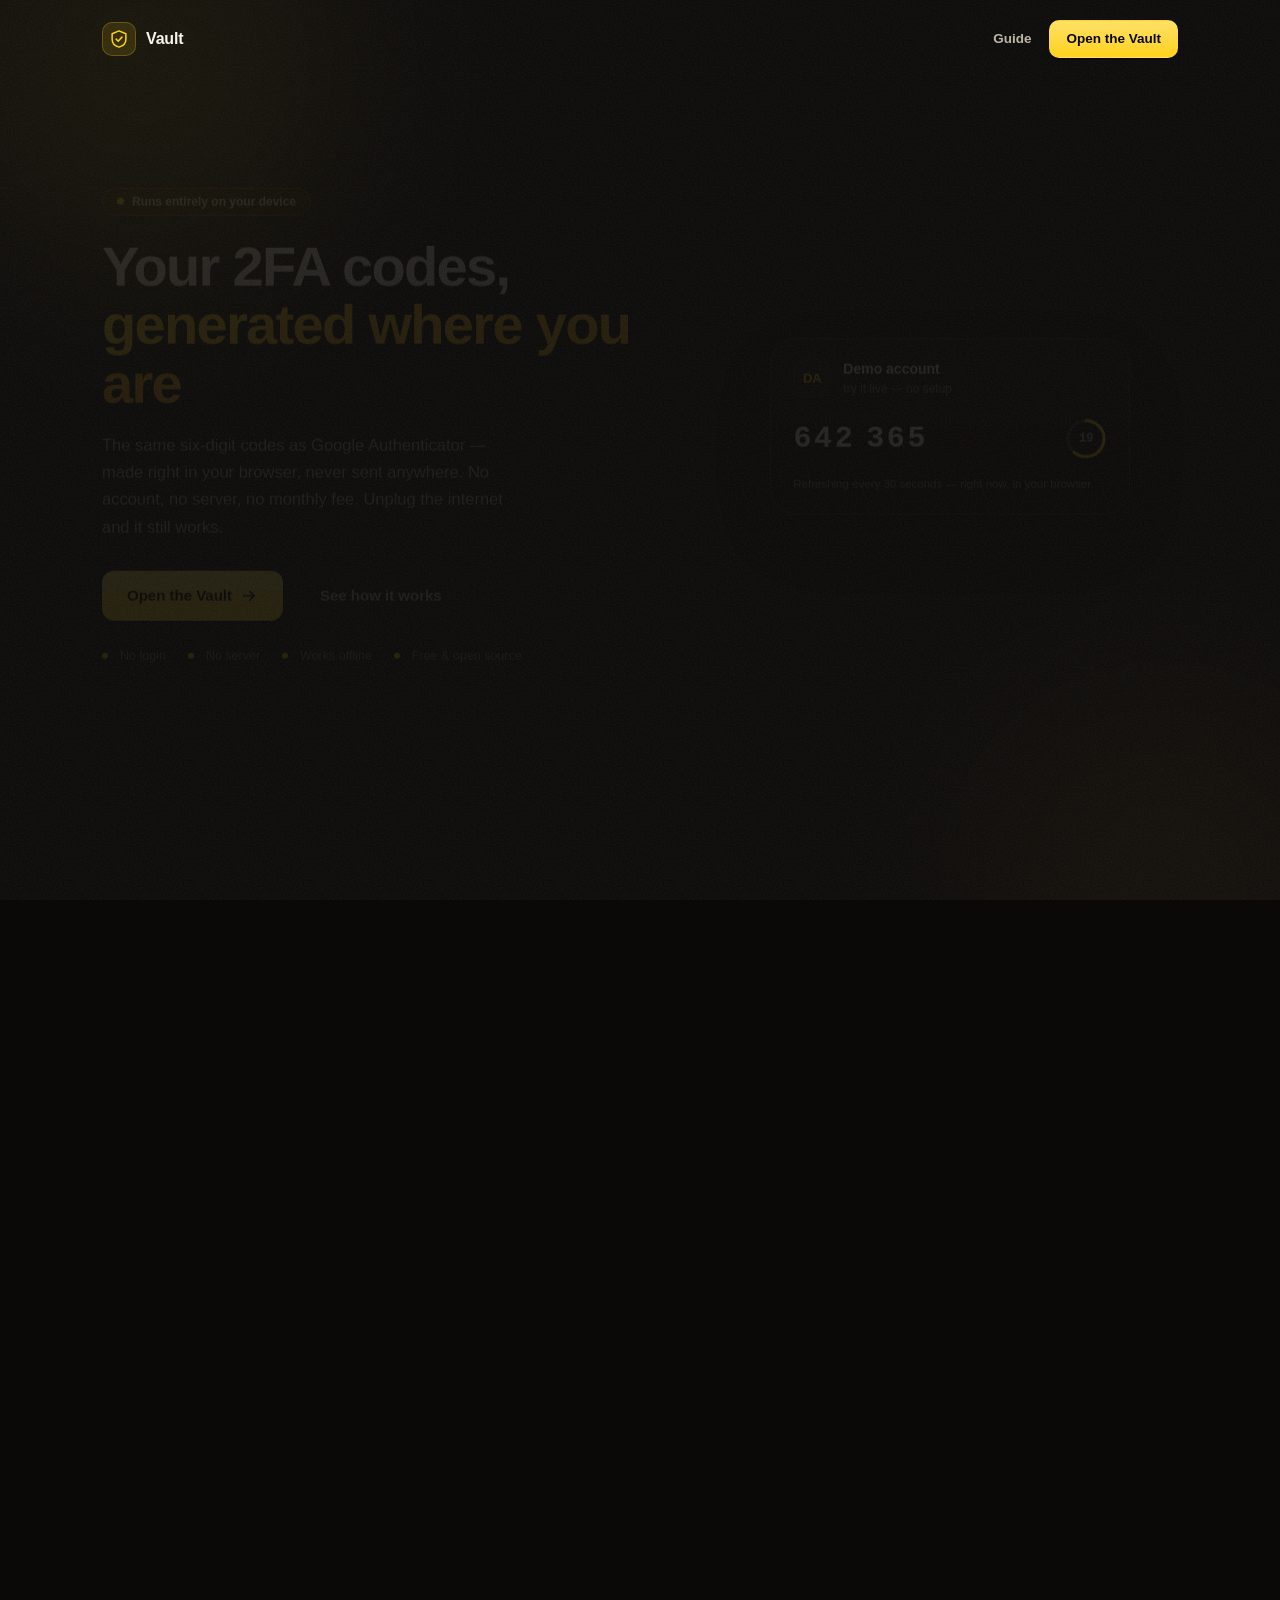
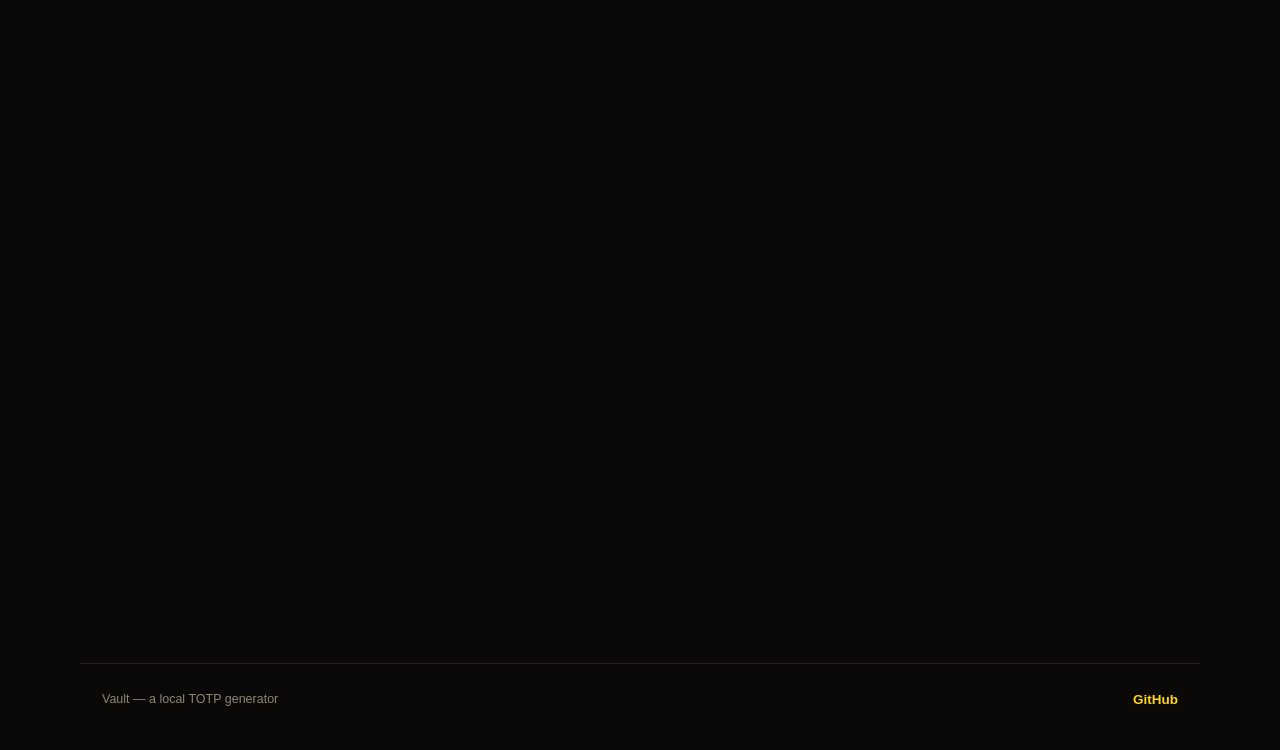
==== commit bdf4137e: "Add files via upload" ====
--- a/index.html
+++ b/index.html
@@ -30,7 +30,10 @@
     </span>
     <span class="brand__name">Vault</span>
   </div>
-  <a class="btn btn--primary" href="app.html">Open the Vault</a>
+  <div class="nav__links">
+    <a class="nav__link" href="guide.html">Guide</a>
+    <a class="btn btn--primary" href="app.html">Open the Vault</a>
+  </div>
 </nav>
 
 <!-- ══ HERO ══════════════════════════════════════════════════════════════ -->
@@ -52,7 +55,7 @@
         Open the Vault
         <svg viewBox="0 0 24 24" fill="none" aria-hidden="true"><path d="M5 12h14M13 6l6 6-6 6" stroke="currentColor" stroke-width="2.2" stroke-linecap="round" stroke-linejoin="round"/></svg>
       </a>
-      <a class="btn btn--ghost btn--hero" href="#how">See how it works</a>
+      <a class="btn btn--ghost btn--hero" href="guide.html">See how it works</a>
     </div>
     <ul class="hero__trust">
       <li>No login</li><li>No server</li><li>Works offline</li><li>Free &amp; open source</li>
--- a/landing.css
+++ b/landing.css
@@ -35,11 +35,14 @@
   display: flex; align-items: center; justify-content: space-between;
   padding: 20px 22px;
 }
-.nav__brand { display: flex; align-items: center; gap: 10px; }
+.nav__brand { display: flex; align-items: center; gap: 10px; text-decoration: none; color: inherit; }
 .nav .brand__mark { display: grid; place-items: center; width: 34px; height: 34px; border-radius: 10px; background: var(--accent-soft); border: 1px solid var(--accent-mid); color: var(--accent); }
 .nav .brand__mark svg { width: 20px; height: 20px; }
 .nav .brand__name { font-size: 16px; font-weight: 680; letter-spacing: -.01em; }
 .nav .btn { text-decoration: none; }
+.nav__links { display: flex; align-items: center; gap: 18px; }
+.nav__link { color: var(--text-dim); text-decoration: none; font: 600 13.5px/1 var(--font); transition: color .18s var(--ease); }
+.nav__link:hover { color: var(--accent); }
 
 /* ── Hero ──────────────────────────────────────────────────────────────── */
 
